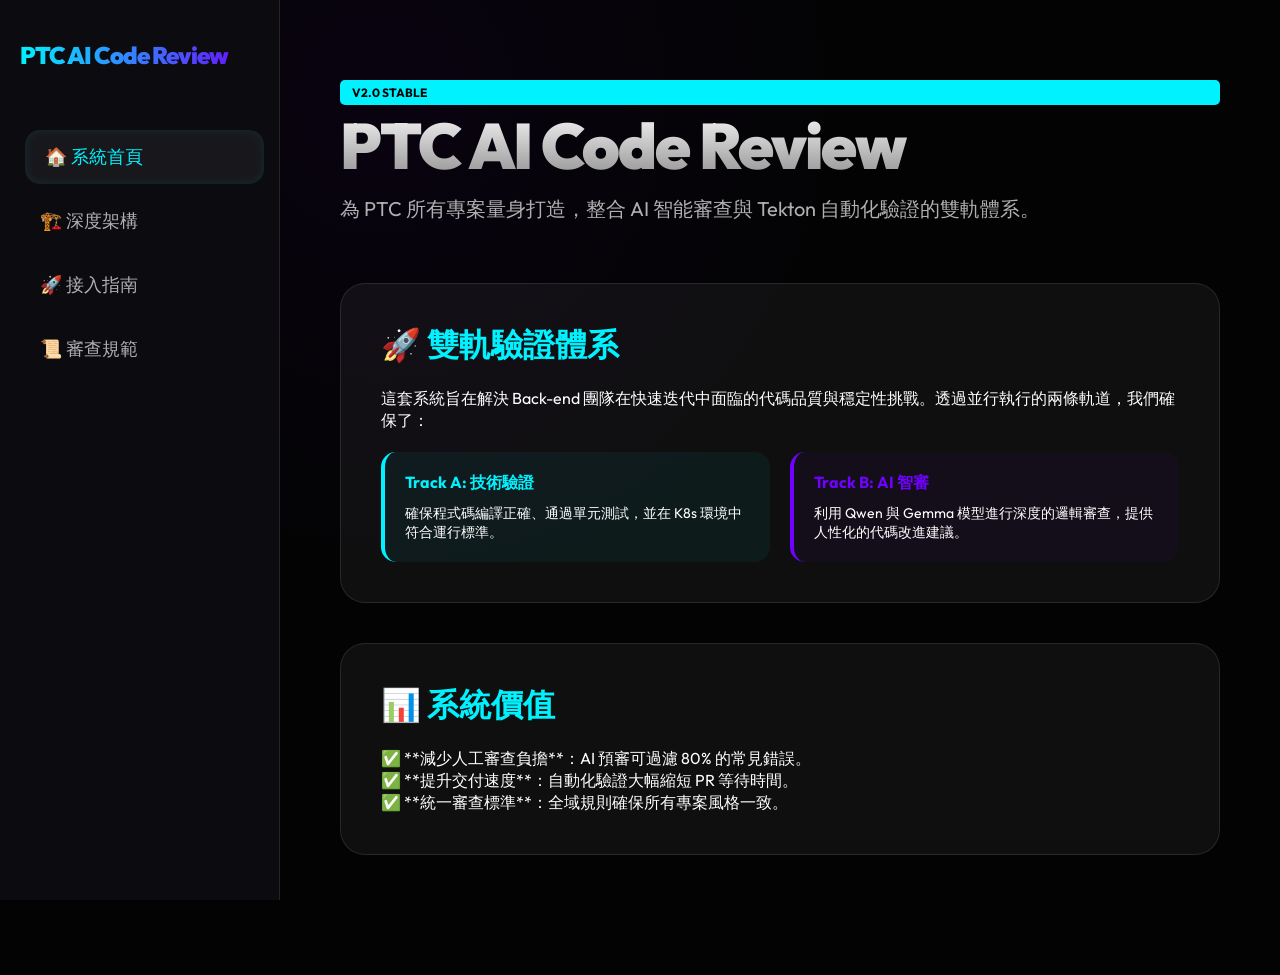
==== index.html @ af5fa51a "Generalize portal name to PTC AI Code Review Portal for all projects" ====
<!DOCTYPE html>
<html lang="zh-TW">
<head>
    <meta charset="UTF-8">
    <meta name="viewport" content="width=device-width, initial-scale=1.0">
    <title>PTC AI Code Review Portal</title>
    <link href="https://fonts.googleapis.com/css2?family=Outfit:wght@300;400;700;900&family=JetBrains+Mono:wght@400;700&display=swap" rel="stylesheet">
    <link rel="stylesheet" href="style.css">
</head>
<body>

<nav>
    <div class="logo">PTC AI Code Review</div>
    <ul>
        <li><a href="index.html" class="active">🏠 系統首頁</a></li>
        <li><a href="architecture.html">🏗️ 深度架構</a></li>
        <li><a href="onboarding.html">🚀 接入指南</a></li>
        <li><a href="rules.html">📜 審查規範</a></li>
    </ul>
</nav>

<main>
    <div class="section-header">
        <div class="badge">V2.0 STABLE</div>
        <h1>PTC AI Code Review</h1>
        <p>為 PTC 所有專案量身打造，整合 AI 智能審查與 Tekton 自動化驗證的雙軌體系。</p>
    </div>

    <div class="card">
        <h2>🚀 雙軌驗證體系</h2>
        <p>這套系統旨在解決 Back-end 團隊在快速迭代中面臨的代碼品質與穩定性挑戰。透過並行執行的兩條軌道，我們確保了：</p>
        <div style="display: grid; grid-template-columns: 1fr 1fr; gap: 20px; margin-top: 20px;">
            <div style="background: rgba(0, 242, 255, 0.05); padding: 20px; border-radius: 15px; border-left: 4px solid var(--primary);">
                <h4 style="color: var(--primary);">Track A: 技術驗證</h4>
                <p style="font-size: 14px; margin-top: 10px;">確保程式碼編譯正確、通過單元測試，並在 K8s 環境中符合運行標準。</p>
            </div>
            <div style="background: rgba(112, 0, 255, 0.05); padding: 20px; border-radius: 15px; border-left: 4px solid var(--secondary);">
                <h4 style="color: var(--secondary);">Track B: AI 智審</h4>
                <p style="font-size: 14px; margin-top: 10px;">利用 Qwen 與 Gemma 模型進行深度的邏輯審查，提供人性化的代碼改進建議。</p>
            </div>
        </div>
    </div>

    <div class="card">
        <h2>📊 系統價值</h2>
        <p>✅ **減少人工審查負擔**：AI 預審可過濾 80% 的常見錯誤。<br>
           ✅ **提升交付速度**：自動化驗證大幅縮短 PR 等待時間。<br>
           ✅ **統一審查標準**：全域規則確保所有專案風格一致。</p>
    </div>
</main>

</body>
</html>
---- style.css ----
:root {
    --bg: #030303;
    --sidebar-bg: rgba(15, 15, 20, 0.8);
    --primary: #00f2ff;
    --secondary: #7000ff;
    --accent: #ff007a;
    --glass: rgba(255, 255, 255, 0.05);
    --glass-border: rgba(255, 255, 255, 0.1);
    --text-main: #ffffff;
    --text-dim: #b0b0b0;
    --transition: all 0.4s cubic-bezier(0.22, 1, 0.36, 1);
}

* {
    box-sizing: border-box;
    margin: 0;
    padding: 0;
}

body {
    background-color: var(--bg);
    color: var(--text-main);
    font-family: 'Outfit', sans-serif;
    display: flex;
    min-height: 100vh;
    overflow-x: hidden;
}

/* Side Navigation */
nav {
    width: 280px;
    background: var(--sidebar-bg);
    backdrop-filter: blur(30px);
    border-right: 1px solid var(--glass-border);
    height: 100vh;
    position: fixed;
    padding: 40px 20px;
    display: flex;
    flex-direction: column;
    z-index: 1000;
}

nav .logo {
    font-size: 24px;
    font-weight: 900;
    margin-bottom: 60px;
    background: linear-gradient(90deg, var(--primary), var(--secondary));
    -webkit-background-clip: text;
    -webkit-text-fill-color: transparent;
    letter-spacing: -1px;
}

nav ul {
    list-style: none;
}

nav ul li {
    margin-bottom: 10px;
}

nav ul li a {
    text-decoration: none;
    color: var(--text-dim);
    font-size: 18px;
    font-weight: 500;
    padding: 15px 20px;
    border-radius: 15px;
    display: flex;
    align-items: center;
    gap: 15px;
    transition: var(--transition);
}

nav ul li a:hover, nav ul li a.active {
    background: var(--glass);
    color: var(--primary);
    transform: translateX(5px);
    box-shadow: inset 0 0 10px rgba(0, 242, 255, 0.1);
}

/* Main Content Area */
main {
    margin-left: 280px;
    width: calc(100% - 280px);
    padding: 80px 60px;
    background: radial-gradient(circle at 10% 10%, rgba(112, 0, 255, 0.05) 0%, transparent 40%);
}

.section-header {
    margin-bottom: 60px;
}

.section-header h1 {
    font-size: 64px;
    font-weight: 900;
    letter-spacing: -2px;
    margin-bottom: 10px;
    background: linear-gradient(to bottom, #fff, #888);
    -webkit-background-clip: text;
    -webkit-text-fill-color: transparent;
}

.section-header p {
    font-size: 20px;
    color: var(--text-dim);
}

/* Components */
.card {
    background: var(--glass);
    border: 1px solid var(--glass-border);
    border-radius: 25px;
    padding: 40px;
    margin-bottom: 40px;
    transition: var(--transition);
}

.card:hover {
    border-color: var(--primary);
    box-shadow: 0 20px 40px rgba(0,0,0,0.5);
    transform: translateY(-5px);
}

.card h2 {
    font-size: 32px;
    margin-bottom: 20px;
    color: var(--primary);
}

.code-block {
    background: #000;
    border-radius: 15px;
    padding: 25px;
    font-family: 'JetBrains Mono', monospace;
    font-size: 15px;
    line-height: 1.6;
    color: #88ccff;
    overflow-x: auto;
    border: 1px solid rgba(255,255,255,0.05);
}

.badge {
    padding: 5px 12px;
    background: var(--primary);
    color: #000;
    border-radius: 5px;
    font-size: 12px;
    font-weight: 700;
    text-transform: uppercase;
}

/* Animations */
@keyframes fadeIn {
    from { opacity: 0; transform: translateY(20px); }
    to { opacity: 1; transform: translateY(0); }
}

main {
    animation: fadeIn 0.8s cubic-bezier(0.22, 1, 0.36, 1);
}
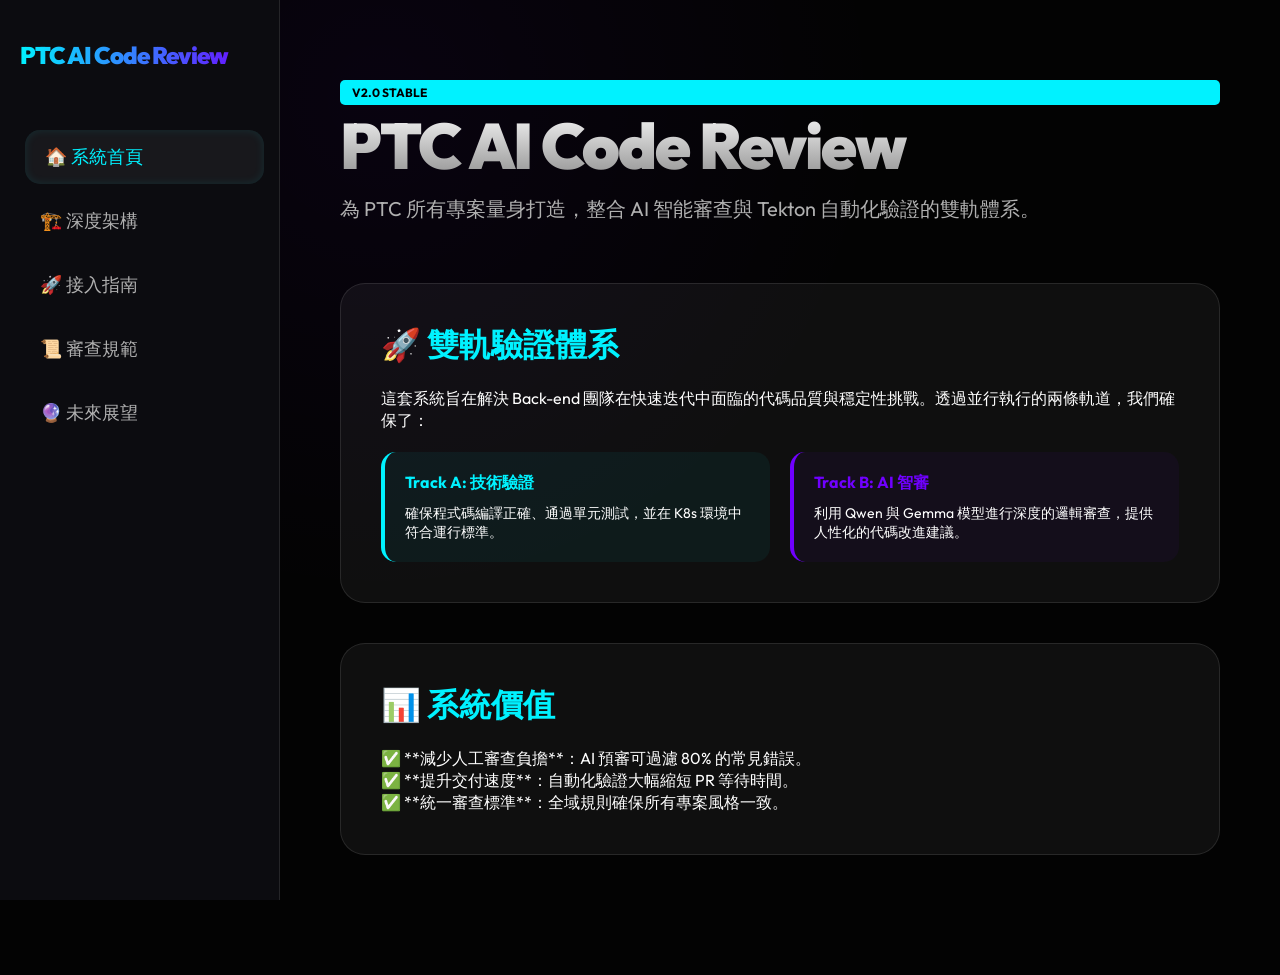
==== commit efaef2f3: "Move mandatory review logic to a dedicated Future Roadmap page" ====
--- a/index.html
+++ b/index.html
@@ -16,6 +16,7 @@
         <li><a href="architecture.html">🏗️ 深度架構</a></li>
         <li><a href="onboarding.html">🚀 接入指南</a></li>
         <li><a href="rules.html">📜 審查規範</a></li>
+        <li><a href="future.html">🔮 未來展望</a></li>
     </ul>
 </nav>
 
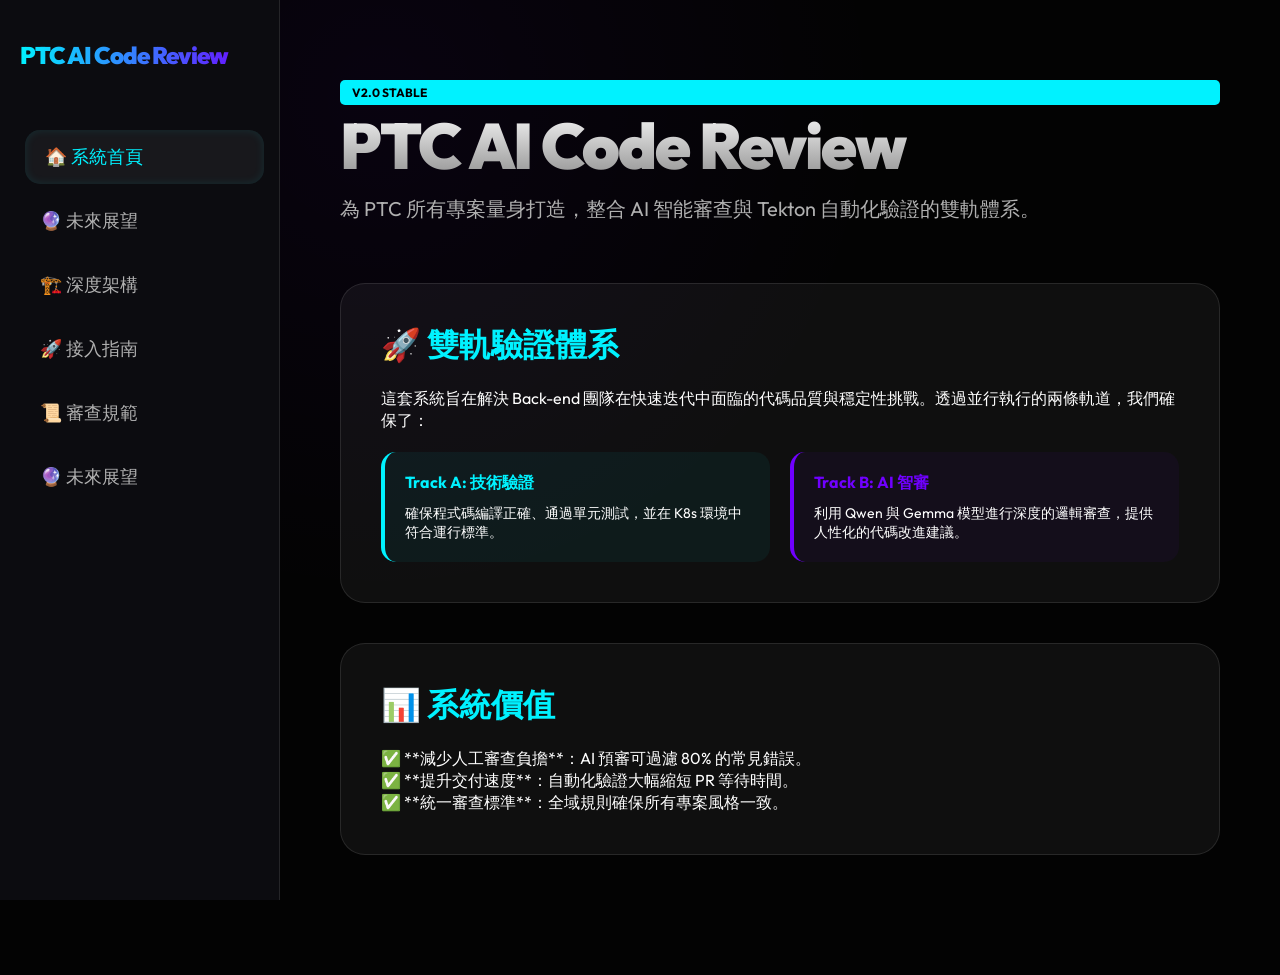
==== commit ba0e7f46: "Fix navigation to ensure Future Roadmap is visible on all pages" ====
--- a/index.html
+++ b/index.html
@@ -13,6 +13,7 @@
     <div class="logo">PTC AI Code Review</div>
     <ul>
         <li><a href="index.html" class="active">🏠 系統首頁</a></li>
+        <li><a href="future.html">🔮 未來展望</a></li>
         <li><a href="architecture.html">🏗️ 深度架構</a></li>
         <li><a href="onboarding.html">🚀 接入指南</a></li>
         <li><a href="rules.html">📜 審查規範</a></li>
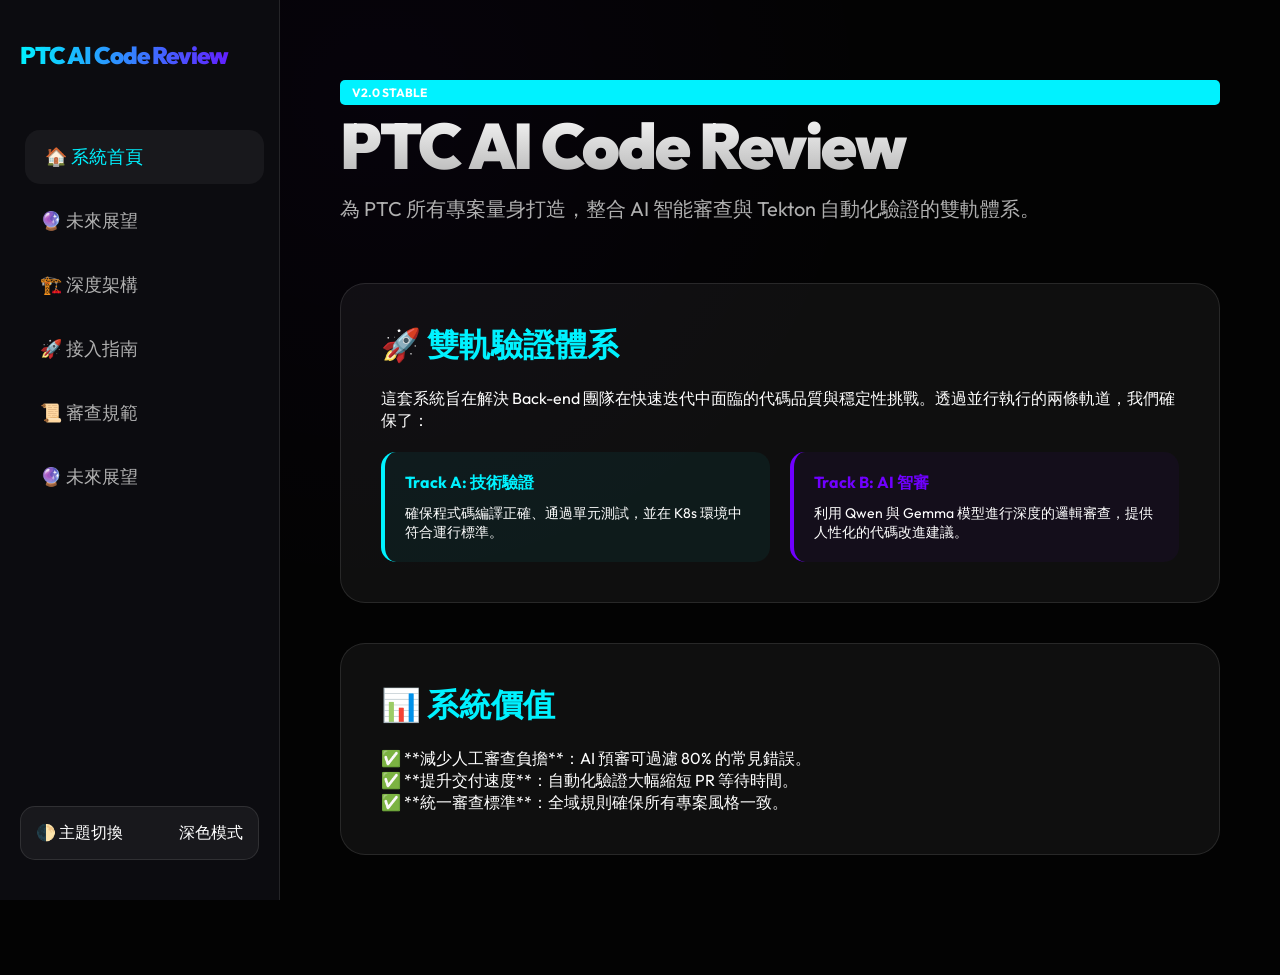
==== commit 162954a4: "Add Dark/Light mode toggle for better projection visibility" ====
--- a/index.html
+++ b/index.html
@@ -6,6 +6,7 @@
     <title>PTC AI Code Review Portal</title>
     <link href="https://fonts.googleapis.com/css2?family=Outfit:wght@300;400;700;900&family=JetBrains+Mono:wght@400;700&display=swap" rel="stylesheet">
     <link rel="stylesheet" href="style.css">
+<script src="main.js"></script>
 </head>
 <body>
 
@@ -19,6 +20,10 @@
         <li><a href="rules.html">📜 審查規範</a></li>
         <li><a href="future.html">🔮 未來展望</a></li>
     </ul>
+    <div class="theme-switch" onclick="toggleTheme()">
+        <span>🌓 主題切換</span>
+        <span id="theme-text">深色模式</span>
+    </div>
 </nav>
 
 <main>
--- a/style.css
+++ b/style.css
@@ -1,4 +1,5 @@
 :root {
+    /* Dark Theme (Default) */
     --bg: #030303;
     --sidebar-bg: rgba(15, 15, 20, 0.8);
     --primary: #00f2ff;
@@ -8,7 +9,22 @@
     --glass-border: rgba(255, 255, 255, 0.1);
     --text-main: #ffffff;
     --text-dim: #b0b0b0;
+    --code-bg: #000;
     --transition: all 0.4s cubic-bezier(0.22, 1, 0.36, 1);
+}
+
+[data-theme="light"] {
+    /* Light Theme */
+    --bg: #f5f7fa;
+    --sidebar-bg: rgba(255, 255, 255, 0.9);
+    --primary: #0080ff;
+    --secondary: #6200ea;
+    --accent: #d81b60;
+    --glass: rgba(255, 255, 255, 0.8);
+    --glass-border: rgba(0, 0, 0, 0.1);
+    --text-main: #1a1a1a;
+    --text-dim: #4a4a4a;
+    --code-bg: #f0f4f8;
 }
 
 * {
@@ -24,6 +40,7 @@
     display: flex;
     min-height: 100vh;
     overflow-x: hidden;
+    transition: background-color 0.3s ease, color 0.3s ease;
 }
 
 /* Side Navigation */
@@ -38,6 +55,7 @@
     display: flex;
     flex-direction: column;
     z-index: 1000;
+    transition: var(--transition);
 }
 
 nav .logo {
@@ -52,6 +70,7 @@
 
 nav ul {
     list-style: none;
+    flex-grow: 1;
 }
 
 nav ul li {
@@ -75,7 +94,24 @@
     background: var(--glass);
     color: var(--primary);
     transform: translateX(5px);
-    box-shadow: inset 0 0 10px rgba(0, 242, 255, 0.1);
+}
+
+/* Theme Toggle Button */
+.theme-switch {
+    margin-top: auto;
+    padding: 15px;
+    background: var(--glass);
+    border: 1px solid var(--glass-border);
+    border-radius: 15px;
+    display: flex;
+    justify-content: space-between;
+    align-items: center;
+    cursor: pointer;
+    transition: var(--transition);
+}
+
+.theme-switch:hover {
+    border-color: var(--primary);
 }
 
 /* Main Content Area */
@@ -83,7 +119,7 @@
     margin-left: 280px;
     width: calc(100% - 280px);
     padding: 80px 60px;
-    background: radial-gradient(circle at 10% 10%, rgba(112, 0, 255, 0.05) 0%, transparent 40%);
+    background: radial-gradient(circle at 10% 10%, rgba(112, 0, 255, 0.03) 0%, transparent 40%);
 }
 
 .section-header {
@@ -95,7 +131,7 @@
     font-weight: 900;
     letter-spacing: -2px;
     margin-bottom: 10px;
-    background: linear-gradient(to bottom, #fff, #888);
+    background: linear-gradient(to bottom, var(--text-main), var(--text-dim));
     -webkit-background-clip: text;
     -webkit-text-fill-color: transparent;
 }
@@ -117,7 +153,7 @@
 
 .card:hover {
     border-color: var(--primary);
-    box-shadow: 0 20px 40px rgba(0,0,0,0.5);
+    box-shadow: 0 20px 40px rgba(0,0,0,0.1);
     transform: translateY(-5px);
 }
 
@@ -128,21 +164,21 @@
 }
 
 .code-block {
-    background: #000;
+    background: var(--code-bg);
     border-radius: 15px;
     padding: 25px;
     font-family: 'JetBrains Mono', monospace;
     font-size: 15px;
     line-height: 1.6;
-    color: #88ccff;
+    color: var(--primary);
     overflow-x: auto;
-    border: 1px solid rgba(255,255,255,0.05);
+    border: 1px solid var(--glass-border);
 }
 
 .badge {
     padding: 5px 12px;
     background: var(--primary);
-    color: #000;
+    color: #fff;
     border-radius: 5px;
     font-size: 12px;
     font-weight: 700;
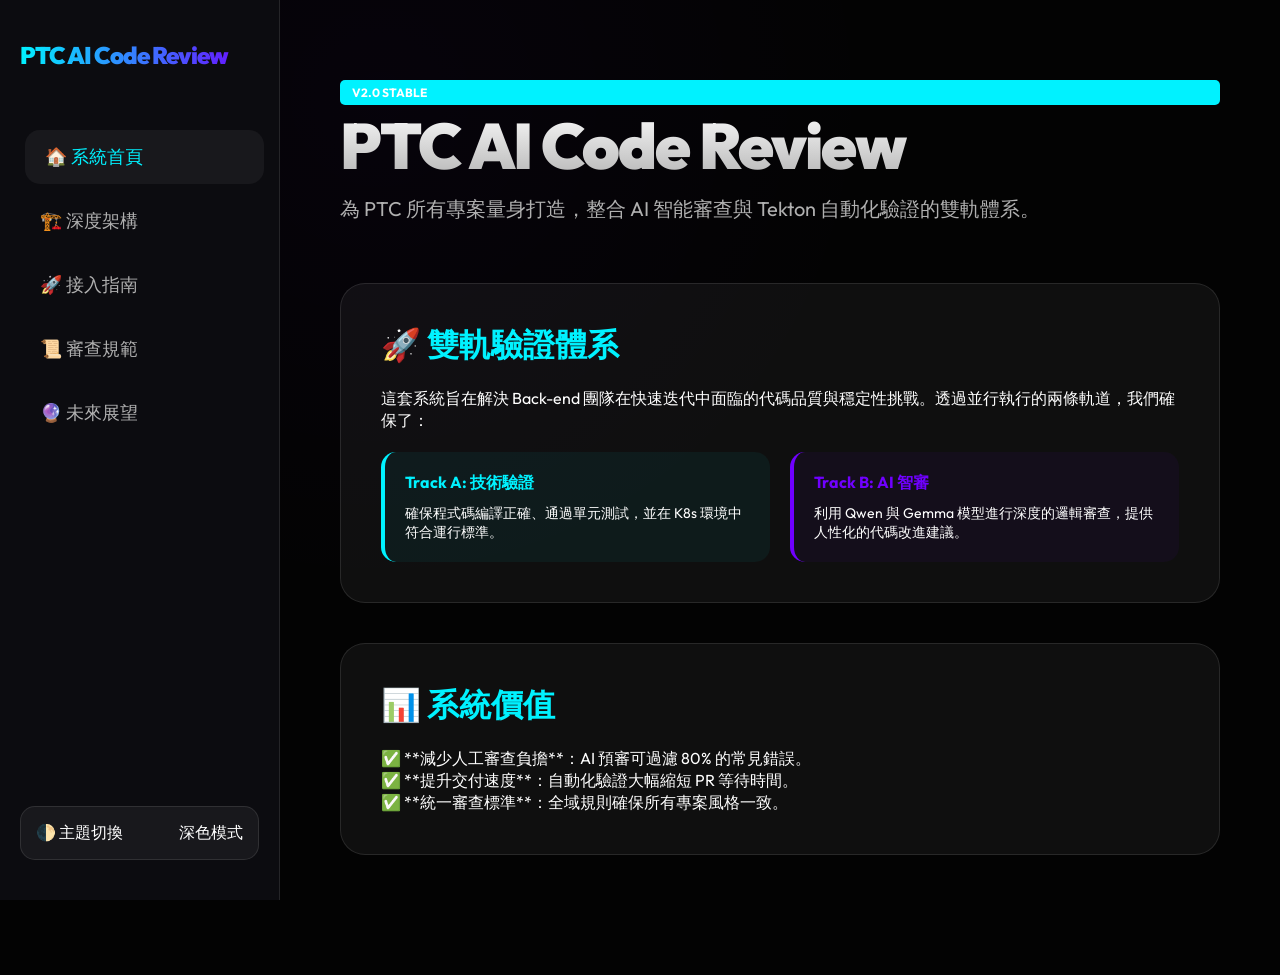
==== commit 74268e1c: "Final cleanup of navigation links and active states across all pages" ====
--- a/index.html
+++ b/index.html
@@ -14,7 +14,6 @@
     <div class="logo">PTC AI Code Review</div>
     <ul>
         <li><a href="index.html" class="active">🏠 系統首頁</a></li>
-        <li><a href="future.html">🔮 未來展望</a></li>
         <li><a href="architecture.html">🏗️ 深度架構</a></li>
         <li><a href="onboarding.html">🚀 接入指南</a></li>
         <li><a href="rules.html">📜 審查規範</a></li>
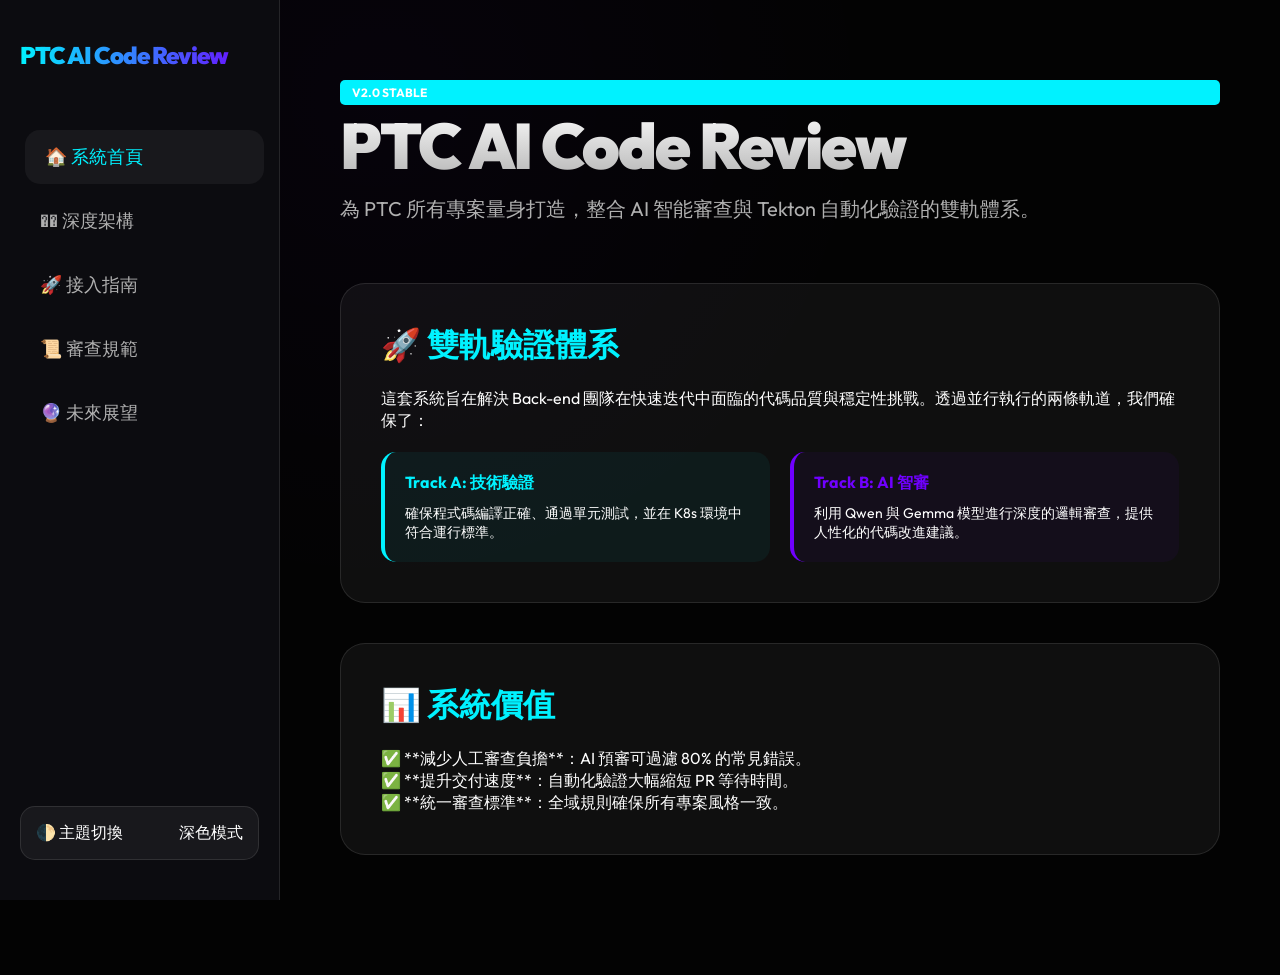
==== commit 406ffa0c: "Final unified structure: unique nav and theme toggle on all pages" ====
--- a/index.html
+++ b/index.html
@@ -12,9 +12,9 @@
 
 <nav>
     <div class="logo">PTC AI Code Review</div>
-    <ul>
+    <ul id="nav-list">
         <li><a href="index.html" class="active">🏠 系統首頁</a></li>
-        <li><a href="architecture.html">🏗️ 深度架構</a></li>
+        <li><a href="architecture.html">��️ 深度架構</a></li>
         <li><a href="onboarding.html">🚀 接入指南</a></li>
         <li><a href="rules.html">📜 審查規範</a></li>
         <li><a href="future.html">🔮 未來展望</a></li>
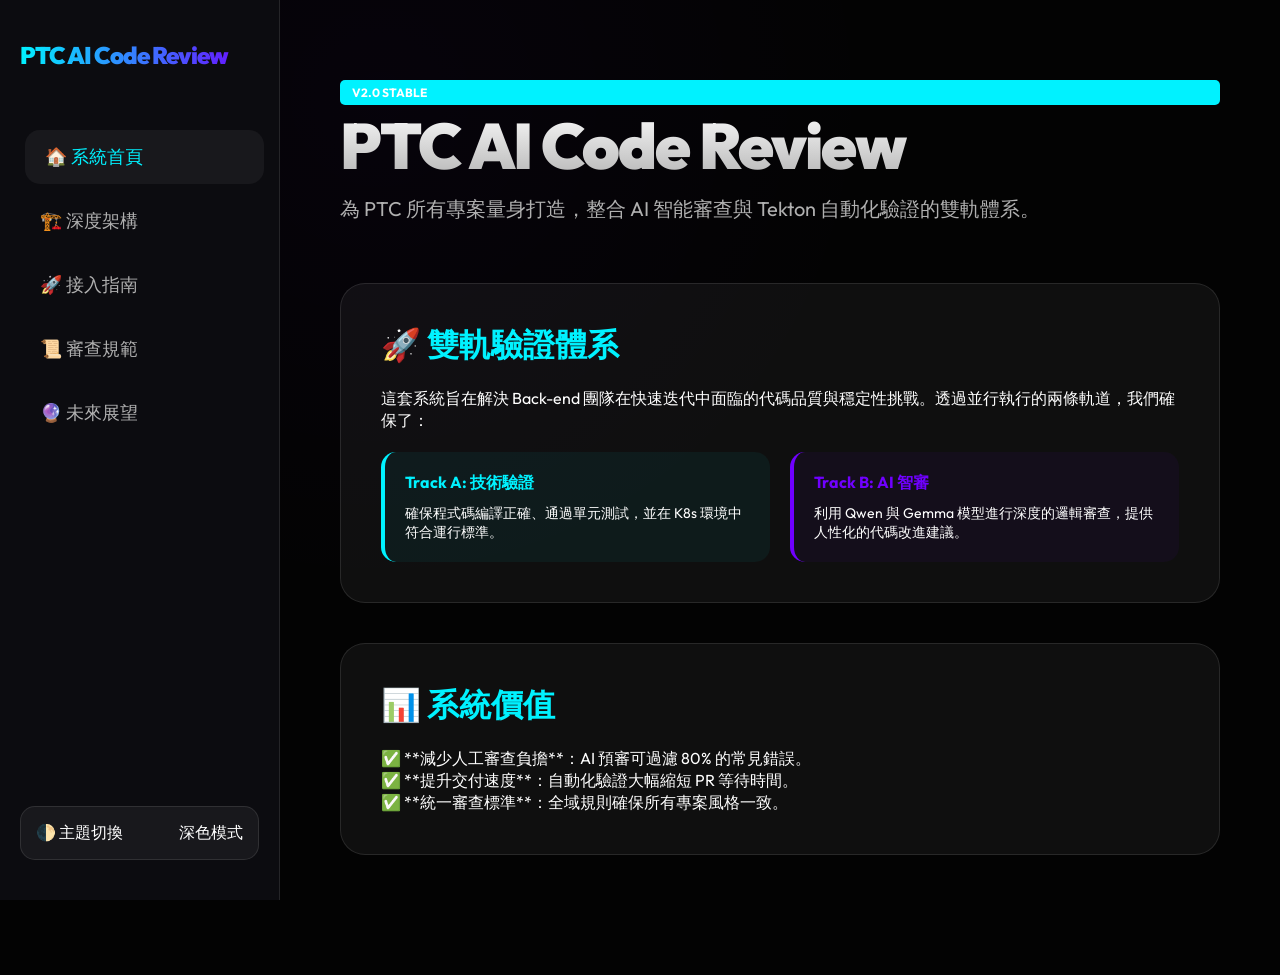
==== commit e5bac051: "Fix navigation order inconsistency across all pages to match unified design" ====
--- a/index.html
+++ b/index.html
@@ -14,7 +14,7 @@
     <div class="logo">PTC AI Code Review</div>
     <ul id="nav-list">
         <li><a href="index.html" class="active">🏠 系統首頁</a></li>
-        <li><a href="architecture.html">��️ 深度架構</a></li>
+        <li><a href="architecture.html">🏗️ 深度架構</a></li>
         <li><a href="onboarding.html">🚀 接入指南</a></li>
         <li><a href="rules.html">📜 審查規範</a></li>
         <li><a href="future.html">🔮 未來展望</a></li>
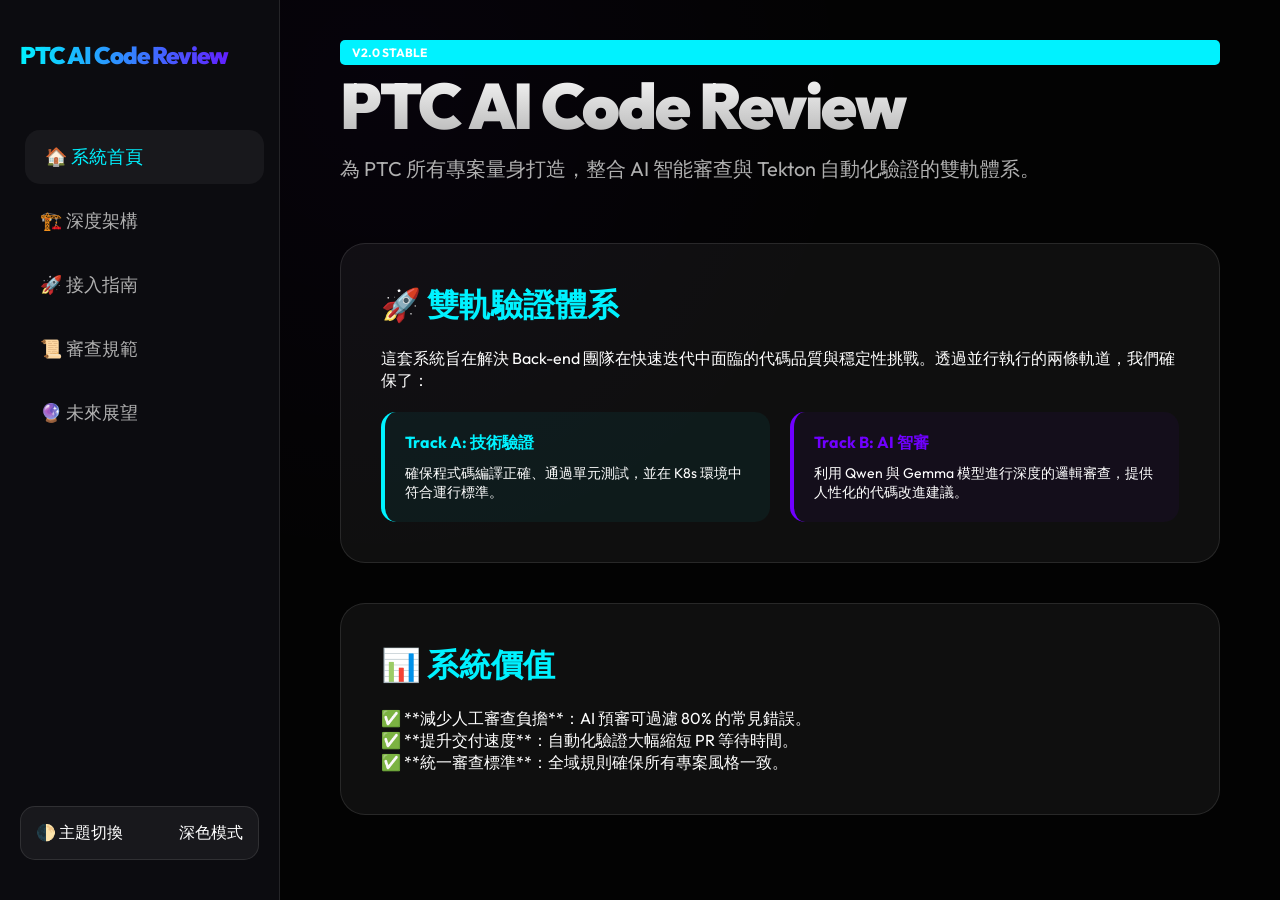
==== commit 54b6962e: "Reduce top padding and clean up extra whitespace in HTML structure" ====
--- a/index.html
+++ b/index.html
@@ -9,7 +9,6 @@
 <script src="main.js"></script>
 </head>
 <body>
-
 <nav>
     <div class="logo">PTC AI Code Review</div>
     <ul id="nav-list">
@@ -24,7 +23,6 @@
         <span id="theme-text">深色模式</span>
     </div>
 </nav>
-
 <main>
     <div class="section-header">
         <div class="badge">V2.0 STABLE</div>
--- a/style.css
+++ b/style.css
@@ -118,7 +118,7 @@
 main {
     margin-left: 280px;
     width: calc(100% - 280px);
-    padding: 80px 60px;
+    padding: 40px 60px;
     background: radial-gradient(circle at 10% 10%, rgba(112, 0, 255, 0.03) 0%, transparent 40%);
 }
 
